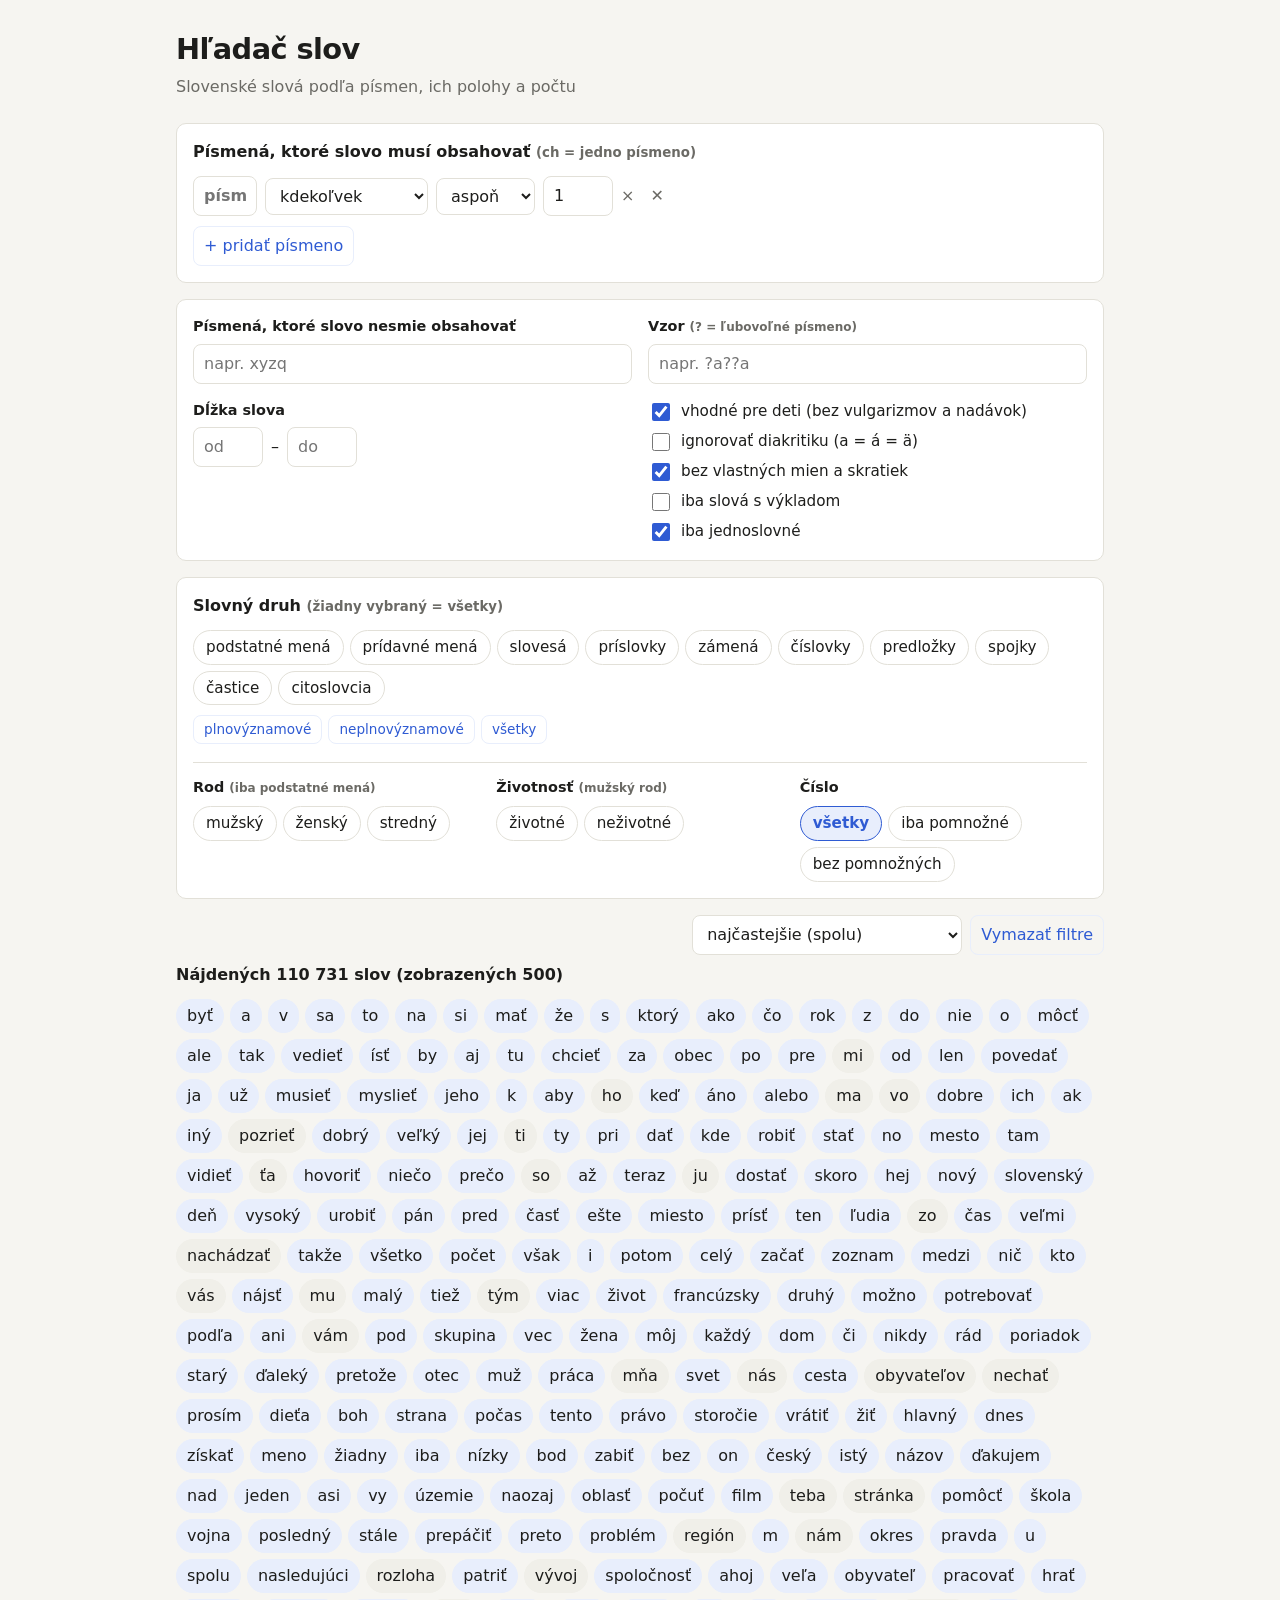
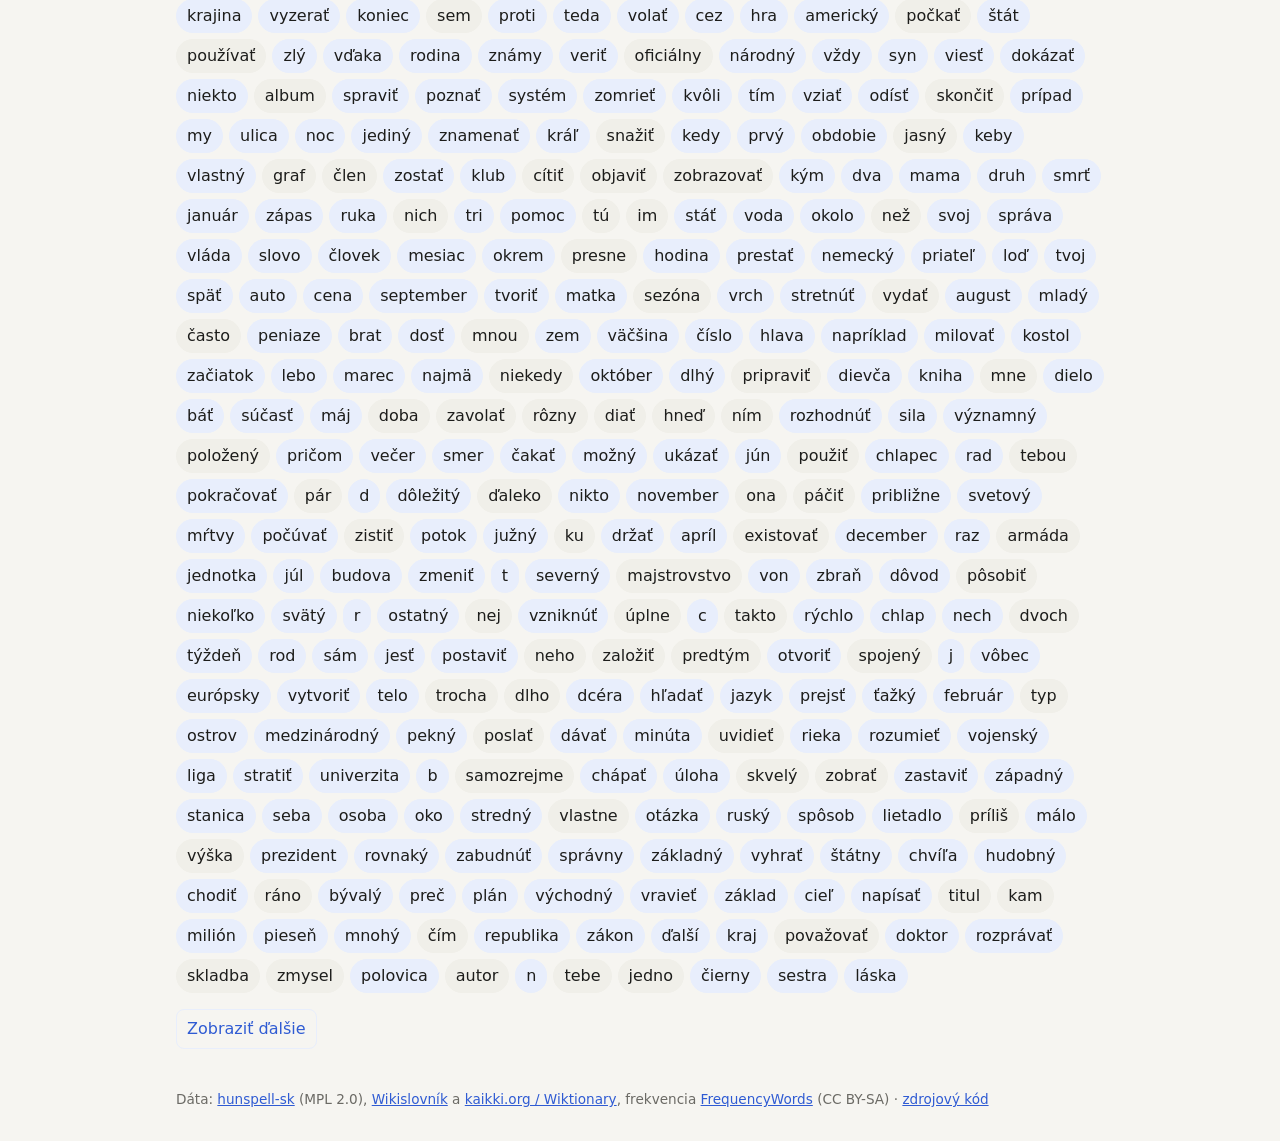
==== index.html @ c1619ff9 "Základné tvary a gramatika z MorfFlex SK, filtre slovného druhu, rodu a životnosti - slová v základn" ====
<!doctype html>
<html lang="sk">
<head>
  <meta charset="utf-8">
  <meta name="viewport" content="width=device-width, initial-scale=1">
  <title>Hľadač slov</title>
  <meta name="description" content="Vyhľadávanie slovenských slov podľa písmen, ich polohy a počtu výskytov.">
  <link rel="stylesheet" href="style.css">
</head>
<body>
  <header>
    <h1>Hľadač slov</h1>
    <p class="sub">Slovenské slová podľa písmen, ich polohy a počtu</p>
  </header>

  <main>
    <form id="filters" autocomplete="off">
      <section class="card">
        <h2>Písmená, ktoré slovo musí obsahovať <small>(ch = jedno písmeno)</small></h2>
        <div id="rules"></div>
        <button type="button" id="add-rule" class="ghost">+ pridať písmeno</button>
      </section>

      <section class="card grid2">
        <label>
          <span>Písmená, ktoré slovo nesmie obsahovať</span>
          <input id="exclude" placeholder="napr. xyzq">
        </label>
        <label>
          <span>Vzor <small>(? = ľubovoľné písmeno)</small></span>
          <input id="pattern" placeholder="napr. ?a??a">
        </label>
        <div class="len">
          <span>Dĺžka slova</span>
          <div class="row">
            <input id="len-min" type="number" min="1" placeholder="od">
            <span>–</span>
            <input id="len-max" type="number" min="1" placeholder="do">
          </div>
        </div>
        <div class="checks">
          <label class="check"><input type="checkbox" id="kids" checked> vhodné pre deti (bez vulgarizmov a nadávok)</label>
          <label class="check"><input type="checkbox" id="ignore-diacritics"> ignorovať diakritiku (a = á = ä)</label>
          <label class="check"><input type="checkbox" id="only-lower" checked> bez vlastných mien a skratiek</label>
          <label class="check"><input type="checkbox" id="only-defs"> iba slová s výkladom</label>
          <label class="check"><input type="checkbox" id="no-spaces" checked> iba jednoslovné</label>
        </div>
      </section>

      <section class="card">
        <h2>Slovný druh <small>(žiadny vybraný = všetky)</small></h2>
        <div class="chips" id="pos-chips">
          <label class="chip"><input type="checkbox" name="pos" value="noun"> podstatné mená</label>
          <label class="chip"><input type="checkbox" name="pos" value="adjective"> prídavné mená</label>
          <label class="chip"><input type="checkbox" name="pos" value="verb"> slovesá</label>
          <label class="chip"><input type="checkbox" name="pos" value="adverb"> príslovky</label>
          <label class="chip"><input type="checkbox" name="pos" value="pronoun"> zámená</label>
          <label class="chip"><input type="checkbox" name="pos" value="number"> číslovky</label>
          <label class="chip"><input type="checkbox" name="pos" value="preposition"> predložky</label>
          <label class="chip"><input type="checkbox" name="pos" value="conjunction"> spojky</label>
          <label class="chip"><input type="checkbox" name="pos" value="particle"> častice</label>
          <label class="chip"><input type="checkbox" name="pos" value="interjection"> citoslovcia</label>
        </div>
        <div class="chip-quick">
          <button type="button" class="ghost small" data-pos="noun,adjective,verb,adverb,number">plnovýznamové</button>
          <button type="button" class="ghost small" data-pos="pronoun,preposition,conjunction,particle,interjection">neplnovýznamové</button>
          <button type="button" class="ghost small" data-pos="">všetky</button>
        </div>

        <div class="grid2 sub-filters">
          <div>
            <h2>Rod <small>(iba podstatné mená)</small></h2>
            <div class="chips">
              <label class="chip"><input type="checkbox" name="rod" value="m"> mužský</label>
              <label class="chip"><input type="checkbox" name="rod" value="f"> ženský</label>
              <label class="chip"><input type="checkbox" name="rod" value="s"> stredný</label>
            </div>
          </div>
          <div>
            <h2>Životnosť <small>(mužský rod)</small></h2>
            <div class="chips">
              <label class="chip"><input type="checkbox" name="ziv" value="A"> životné</label>
              <label class="chip"><input type="checkbox" name="ziv" value="I"> neživotné</label>
            </div>
          </div>
          <div>
            <h2>Číslo</h2>
            <div class="chips">
              <label class="chip"><input type="radio" name="pomn" value="" checked> všetky</label>
              <label class="chip"><input type="radio" name="pomn" value="P"> iba pomnožné</label>
              <label class="chip"><input type="radio" name="pomn" value="-P"> bez pomnožných</label>
            </div>
          </div>
        </div>
      </section>

      <div class="actions">
        <select id="sort" aria-label="Zoradenie">
          <option value="freq">najčastejšie (spolu)</option>
          <option value="freq-sub">najčastejšie v hovorovej reči</option>
          <option value="freq-wiki">najčastejšie vo Wikipédii</option>
          <option value="alpha">abecedne</option>
          <option value="len">od najkratších</option>
          <option value="len-desc">od najdlhších</option>
        </select>
        <button type="button" id="clear-filters" class="ghost">Vymazať filtre</button>
      </div>
    </form>

    <section class="results">
      <div class="results-head">
        <strong id="count">Načítavam slovník…</strong>
      </div>
      <ul id="list"></ul>
      <button type="button" id="more" class="ghost" hidden>Zobraziť ďalšie</button>
    </section>
  </main>

  <dialog id="detail">
    <form method="dialog">
      <button class="close" aria-label="Zavrieť">×</button>
    </form>
    <h3 id="detail-word"></h3>
    <p id="detail-pos" class="muted"></p>
    <div id="detail-body"></div>
  </dialog>

  <template id="rule-tpl">
    <div class="rule">
      <input class="r-letter" maxlength="3" placeholder="písm." aria-label="Písmeno">
      <select class="r-where" aria-label="Poloha">
        <option value="any">kdekoľvek</option>
        <option value="start">na začiatku</option>
        <option value="end">na konci</option>
        <option value="middle">v strede</option>
        <option value="not-start">nie na začiatku</option>
        <option value="not-end">nie na konci</option>
        <option value="pos">na pozícii…</option>
      </select>
      <input class="r-pos" type="number" min="1" placeholder="č." aria-label="Pozícia" hidden>
      <select class="r-cmp" aria-label="Počet">
        <option value="min">aspoň</option>
        <option value="eq">presne</option>
        <option value="max">najviac</option>
      </select>
      <input class="r-count" type="number" min="1" value="1" aria-label="Koľkokrát">
      <span class="times">×</span>
      <button type="button" class="r-del" aria-label="Odstrániť">✕</button>
    </div>
  </template>

  <footer>
    Dáta: <a href="https://github.com/sk-spell/hunspell-sk">hunspell-sk</a> (MPL 2.0),
    <a href="https://sk.wiktionary.org">Wikislovník</a> a
    <a href="https://kaikki.org/dictionary/Slovak/">kaikki.org / Wiktionary</a>,
    frekvencia <a href="https://github.com/hermitdave/FrequencyWords">FrequencyWords</a> (CC BY-SA)
    · <a href="https://github.com/bernysk/pismenka_slovicka">zdrojový kód</a>
  </footer>

  <script src="app.js"></script>
</body>
</html>
---- style.css ----
:root {
  --bg: #f6f5f1;
  --card: #ffffff;
  --text: #1d1d1b;
  --muted: #6b6a65;
  --line: #e2e0d8;
  --accent: #2f5bd3;
  --accent-soft: #e8eefc;
  --chip: #f0efe9;
  --danger: #c0392b;
  --radius: 10px;
}
@media (prefers-color-scheme: dark) {
  :root {
    --bg: #161615;
    --card: #20201e;
    --text: #ecebe6;
    --muted: #9a9890;
    --line: #34332f;
    --accent: #7c9cff;
    --accent-soft: #263055;
    --chip: #2a2a27;
    --danger: #ff7b6b;
  }
}

* { box-sizing: border-box; }
body {
  margin: 0;
  background: var(--bg);
  color: var(--text);
  font: 16px/1.5 system-ui, -apple-system, "Segoe UI", Roboto, sans-serif;
}
header, main, footer { max-width: 960px; margin: 0 auto; padding: 0 16px; }
header { padding-top: 28px; padding-bottom: 8px; }
h1 { margin: 0; font-size: 1.8rem; letter-spacing: -0.02em; }
h2 { margin: 0 0 12px; font-size: 1rem; }
.sub, .muted, small { color: var(--muted); }
.sub { margin: 4px 0 0; }

.card {
  background: var(--card);
  border: 1px solid var(--line);
  border-radius: var(--radius);
  padding: 16px;
  margin: 16px 0;
}
.grid2 { display: grid; grid-template-columns: 1fr 1fr; gap: 16px; }
@media (max-width: 640px) { .grid2 { grid-template-columns: 1fr; } }
label > span, .len > span { display: block; font-weight: 600; font-size: .9rem; margin-bottom: 6px; }

input, select, button {
  font: inherit;
  color: inherit;
  background: var(--card);
  border: 1px solid var(--line);
  border-radius: 8px;
  padding: 7px 10px;
}
input:focus, select:focus, button:focus-visible { outline: 2px solid var(--accent); outline-offset: 1px; }
input[type="number"] { width: 70px; }
label > input:not([type="checkbox"]) { width: 100%; }
button { cursor: pointer; }
button.ghost { background: transparent; color: var(--accent); border-color: var(--accent-soft); }
button.ghost:hover { background: var(--accent-soft); }

.row { display: flex; gap: 8px; align-items: center; }
.checks { display: flex; flex-direction: column; gap: 6px; justify-content: center; }
.check { display: flex; gap: 8px; align-items: center; font-size: .95rem; }
.check input { width: 18px; height: 18px; accent-color: var(--accent); }

.rule { display: flex; flex-wrap: wrap; gap: 8px; align-items: center; margin-bottom: 10px; }
.r-letter { width: 64px; text-align: center; font-weight: 700; text-transform: lowercase; }
.r-pos { width: 64px; }
.r-count { width: 64px; }
.times { color: var(--muted); }
.r-del { border: none; background: transparent; color: var(--muted); padding: 4px 8px; }
.r-del:hover { color: var(--danger); }

.chips { display: flex; flex-wrap: wrap; gap: 6px; }
.chip {
  display: inline-flex; align-items: center; gap: 6px;
  padding: 5px 12px; border: 1px solid var(--line); border-radius: 999px;
  cursor: pointer; user-select: none; font-size: .95rem;
}
.chip input { position: absolute; opacity: 0; pointer-events: none; }
.chip:has(input:checked) { background: var(--accent-soft); border-color: var(--accent); color: var(--accent); font-weight: 600; }
.chip:has(input:focus-visible) { outline: 2px solid var(--accent); outline-offset: 1px; }
.chip-quick { display: flex; gap: 6px; margin-top: 10px; flex-wrap: wrap; }
button.small { padding: 3px 10px; font-size: .85rem; }
.sub-filters { margin-top: 18px; padding-top: 14px; border-top: 1px solid var(--line); grid-template-columns: repeat(3, 1fr); }
@media (max-width: 640px) { .sub-filters { grid-template-columns: 1fr; } }
.sub-filters h2 { font-size: .9rem; margin-bottom: 8px; }

.actions { display: flex; gap: 8px; justify-content: flex-end; }

.results-head { margin: 8px 0 12px; }
#list {
  list-style: none; margin: 0; padding: 0;
  display: flex; flex-wrap: wrap; gap: 6px;
}
#list li button {
  background: var(--chip);
  border: 1px solid transparent;
  padding: 4px 10px;
  border-radius: 999px;
}
#list li button:hover { border-color: var(--accent); }
#list li button.has-def { background: var(--accent-soft); }
#more { margin: 16px 0; }

dialog {
  border: 1px solid var(--line);
  border-radius: var(--radius);
  background: var(--card);
  color: var(--text);
  max-width: min(560px, calc(100vw - 32px));
  width: 100%;
  padding: 20px;
}
dialog::backdrop { background: rgb(0 0 0 / .4); }
dialog h3 { margin: 0; font-size: 1.5rem; }
dialog h4 { margin: 16px 0 4px; font-size: .85rem; text-transform: uppercase; letter-spacing: .05em; color: var(--muted); }
dialog ol { margin: 0; padding-left: 22px; }
.close { float: right; border: none; background: transparent; font-size: 1.4rem; line-height: 1; padding: 0 4px; }

footer { color: var(--muted); font-size: .85rem; padding-top: 24px; padding-bottom: 32px; }
footer a, dialog a { color: var(--accent); }
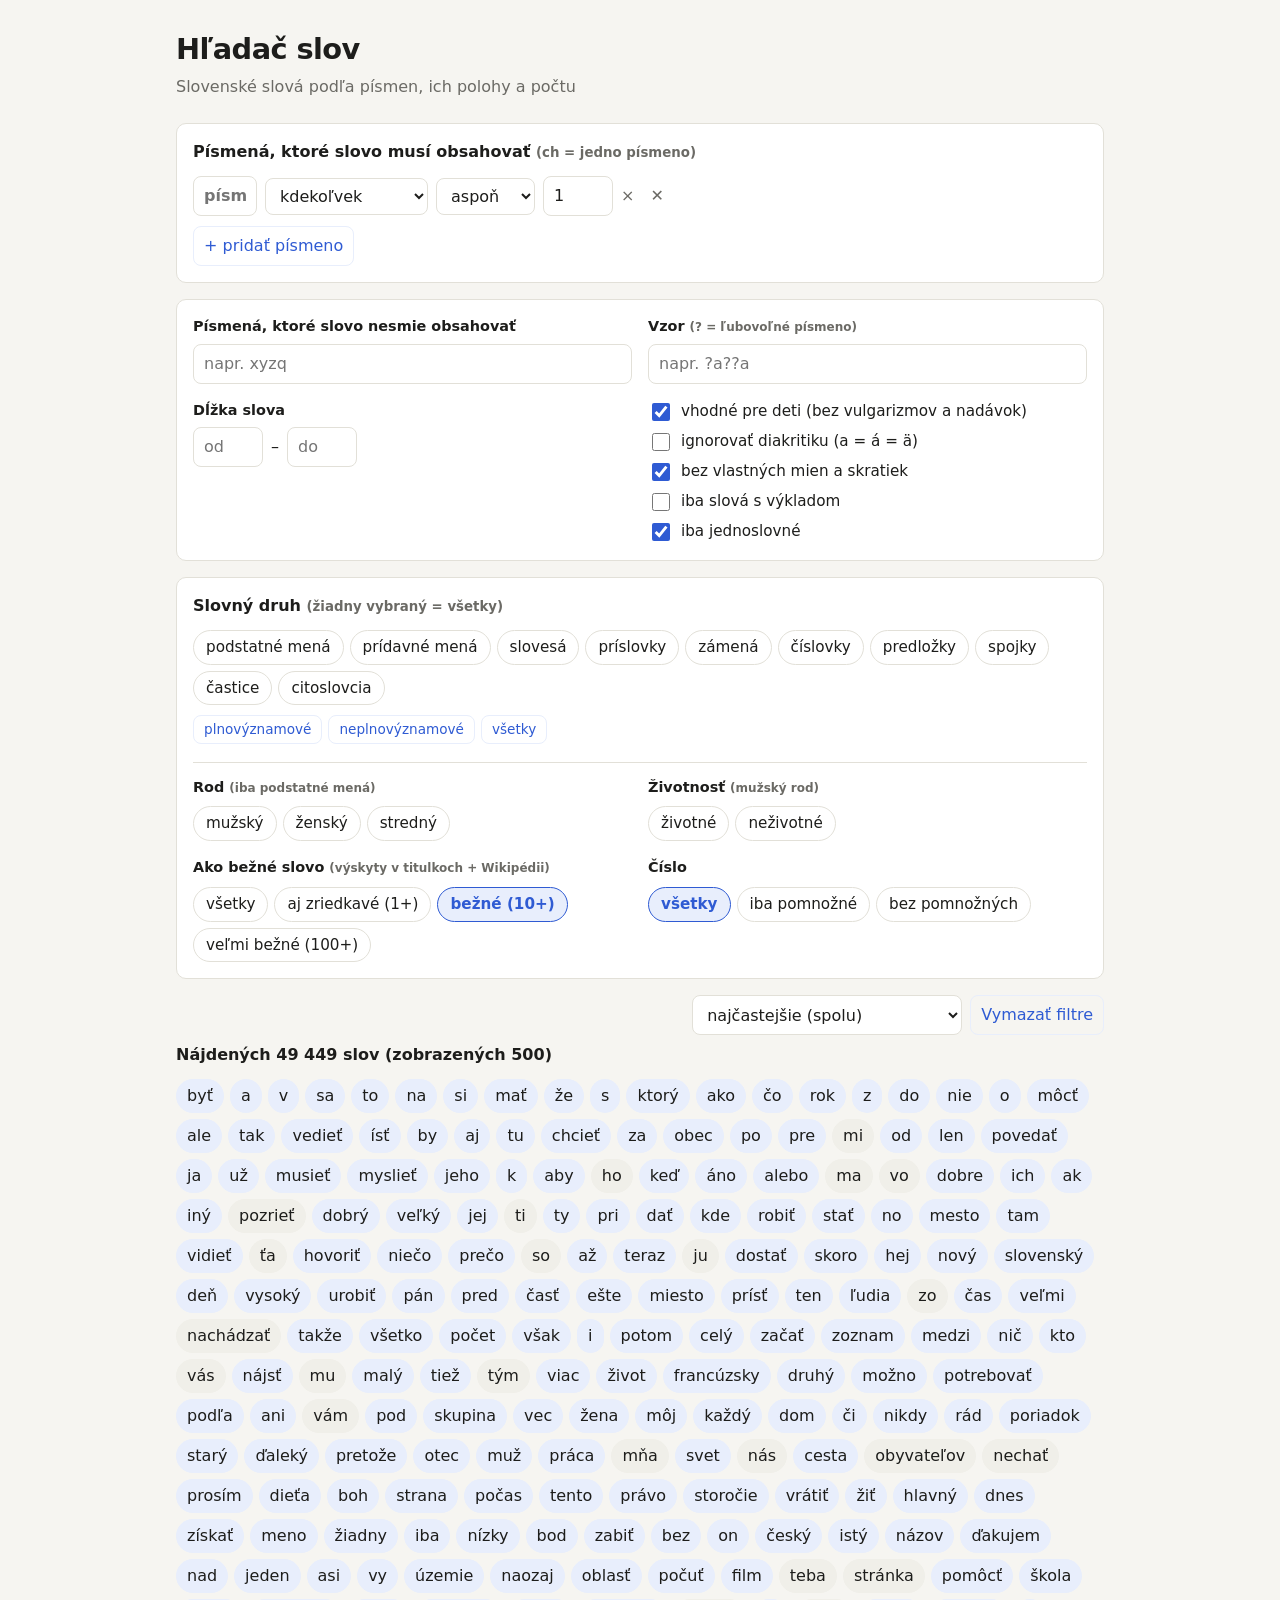
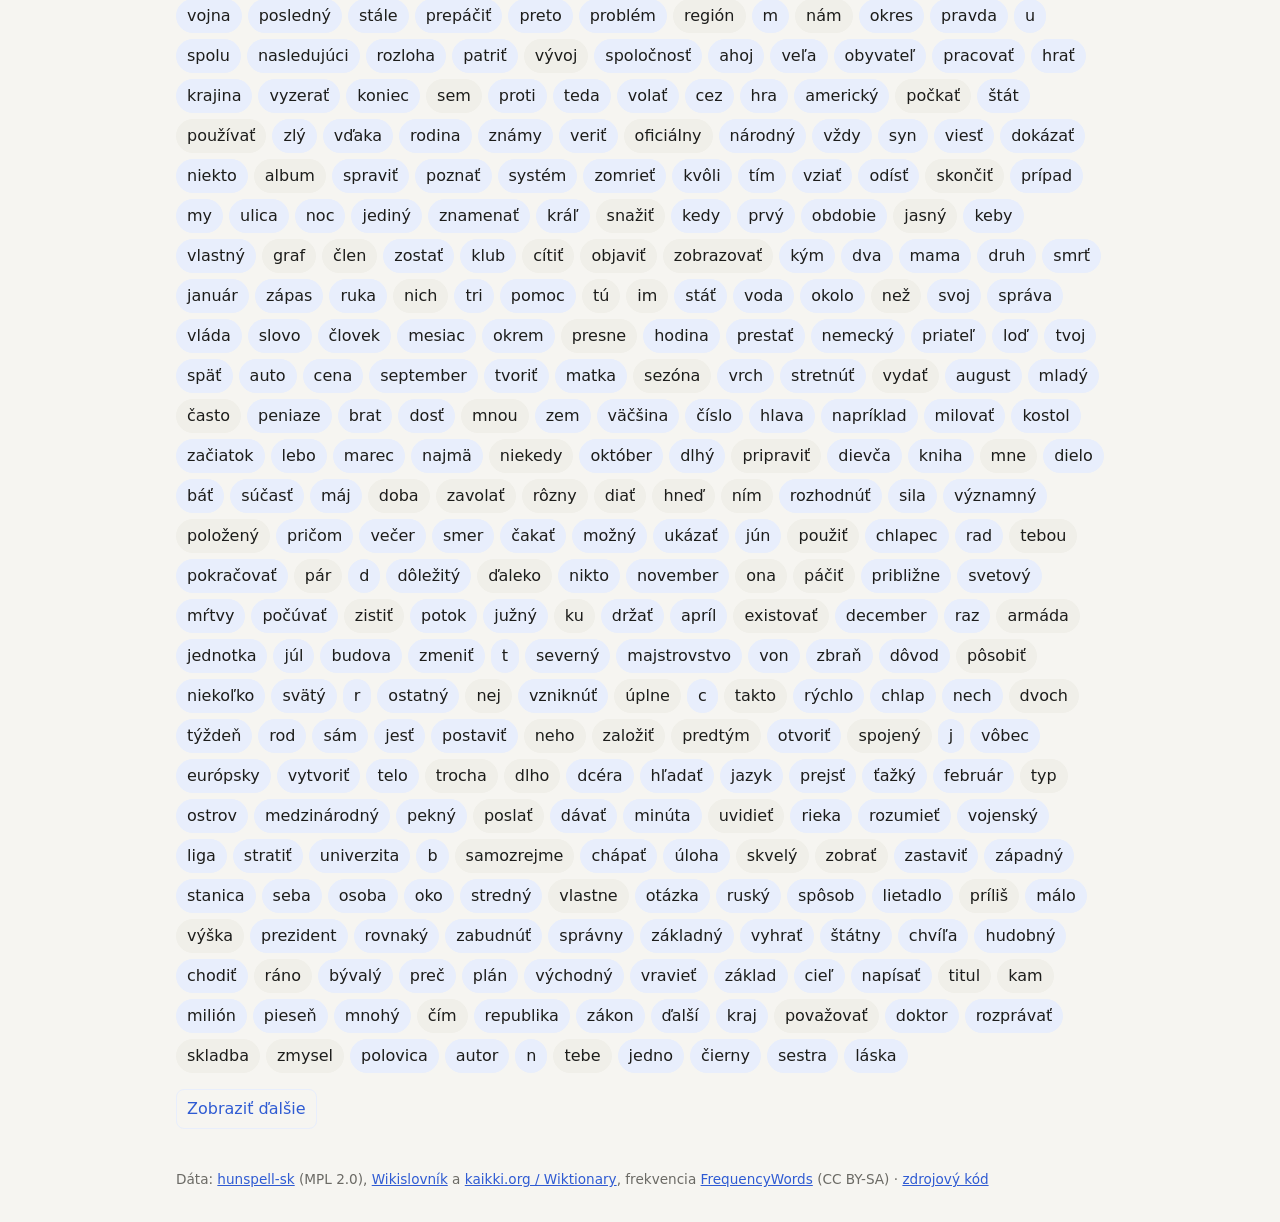
==== commit 49a73b52: "Filter „ako bežné slovo“ podľa počtu výskytov Všetky / aj zriedkavé (1+) / bežné (10+, predvolené) /" ====
--- a/index.html
+++ b/index.html
@@ -84,6 +84,15 @@
             </div>
           </div>
           <div>
+            <h2>Ako bežné slovo <small>(výskyty v titulkoch + Wikipédii)</small></h2>
+            <div class="chips">
+              <label class="chip"><input type="radio" name="minfreq" value="0"> všetky</label>
+              <label class="chip"><input type="radio" name="minfreq" value="1"> aj zriedkavé (1+)</label>
+              <label class="chip"><input type="radio" name="minfreq" value="10" checked> bežné (10+)</label>
+              <label class="chip"><input type="radio" name="minfreq" value="100"> veľmi bežné (100+)</label>
+            </div>
+          </div>
+          <div>
             <h2>Číslo</h2>
             <div class="chips">
               <label class="chip"><input type="radio" name="pomn" value="" checked> všetky</label>
--- a/style.css
+++ b/style.css
@@ -83,12 +83,13 @@
   padding: 5px 12px; border: 1px solid var(--line); border-radius: 999px;
   cursor: pointer; user-select: none; font-size: .95rem;
 }
-.chip input { position: absolute; opacity: 0; pointer-events: none; }
+.chip { position: relative; }
+.chip input { position: absolute; inset: 0; width: 1px; height: 1px; opacity: 0; pointer-events: none; }
 .chip:has(input:checked) { background: var(--accent-soft); border-color: var(--accent); color: var(--accent); font-weight: 600; }
 .chip:has(input:focus-visible) { outline: 2px solid var(--accent); outline-offset: 1px; }
 .chip-quick { display: flex; gap: 6px; margin-top: 10px; flex-wrap: wrap; }
 button.small { padding: 3px 10px; font-size: .85rem; }
-.sub-filters { margin-top: 18px; padding-top: 14px; border-top: 1px solid var(--line); grid-template-columns: repeat(3, 1fr); }
+.sub-filters { margin-top: 18px; padding-top: 14px; border-top: 1px solid var(--line); grid-template-columns: repeat(2, 1fr); }
 @media (max-width: 640px) { .sub-filters { grid-template-columns: 1fr; } }
 .sub-filters h2 { font-size: .9rem; margin-bottom: 8px; }
 
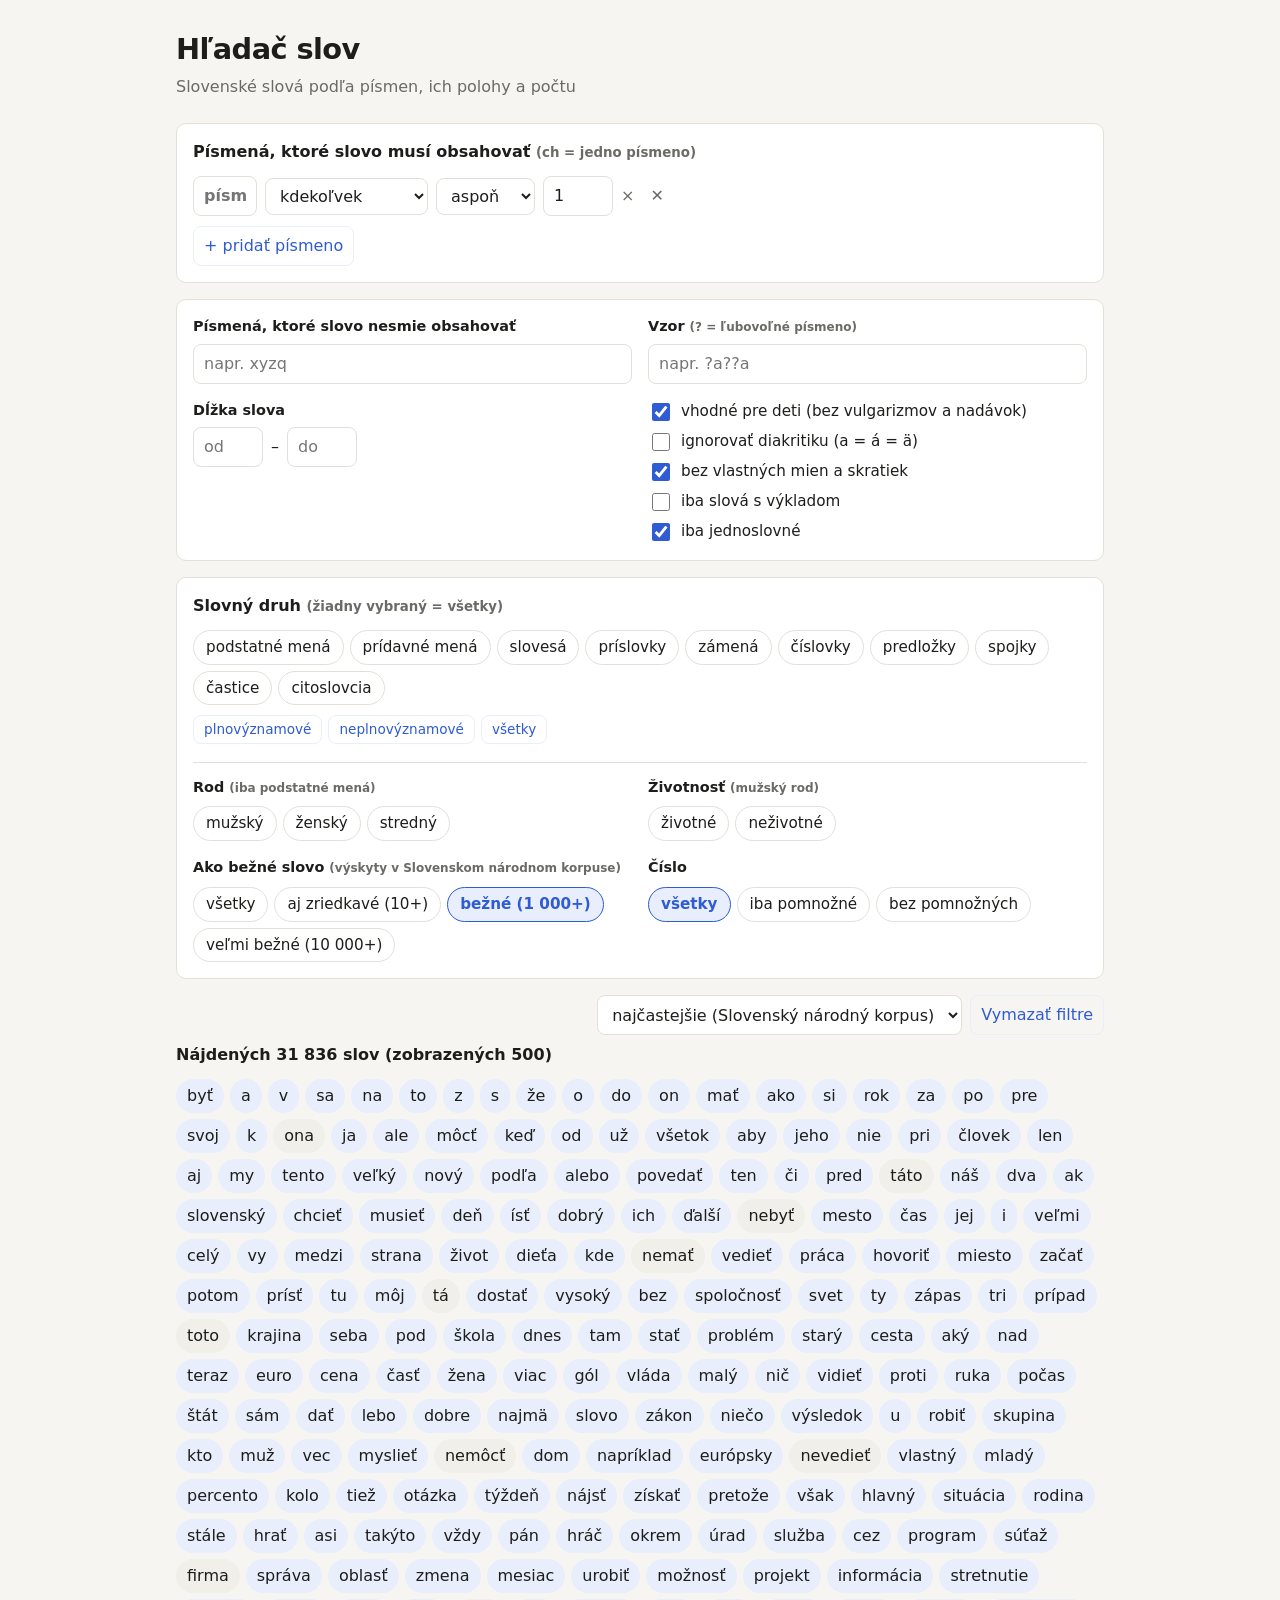
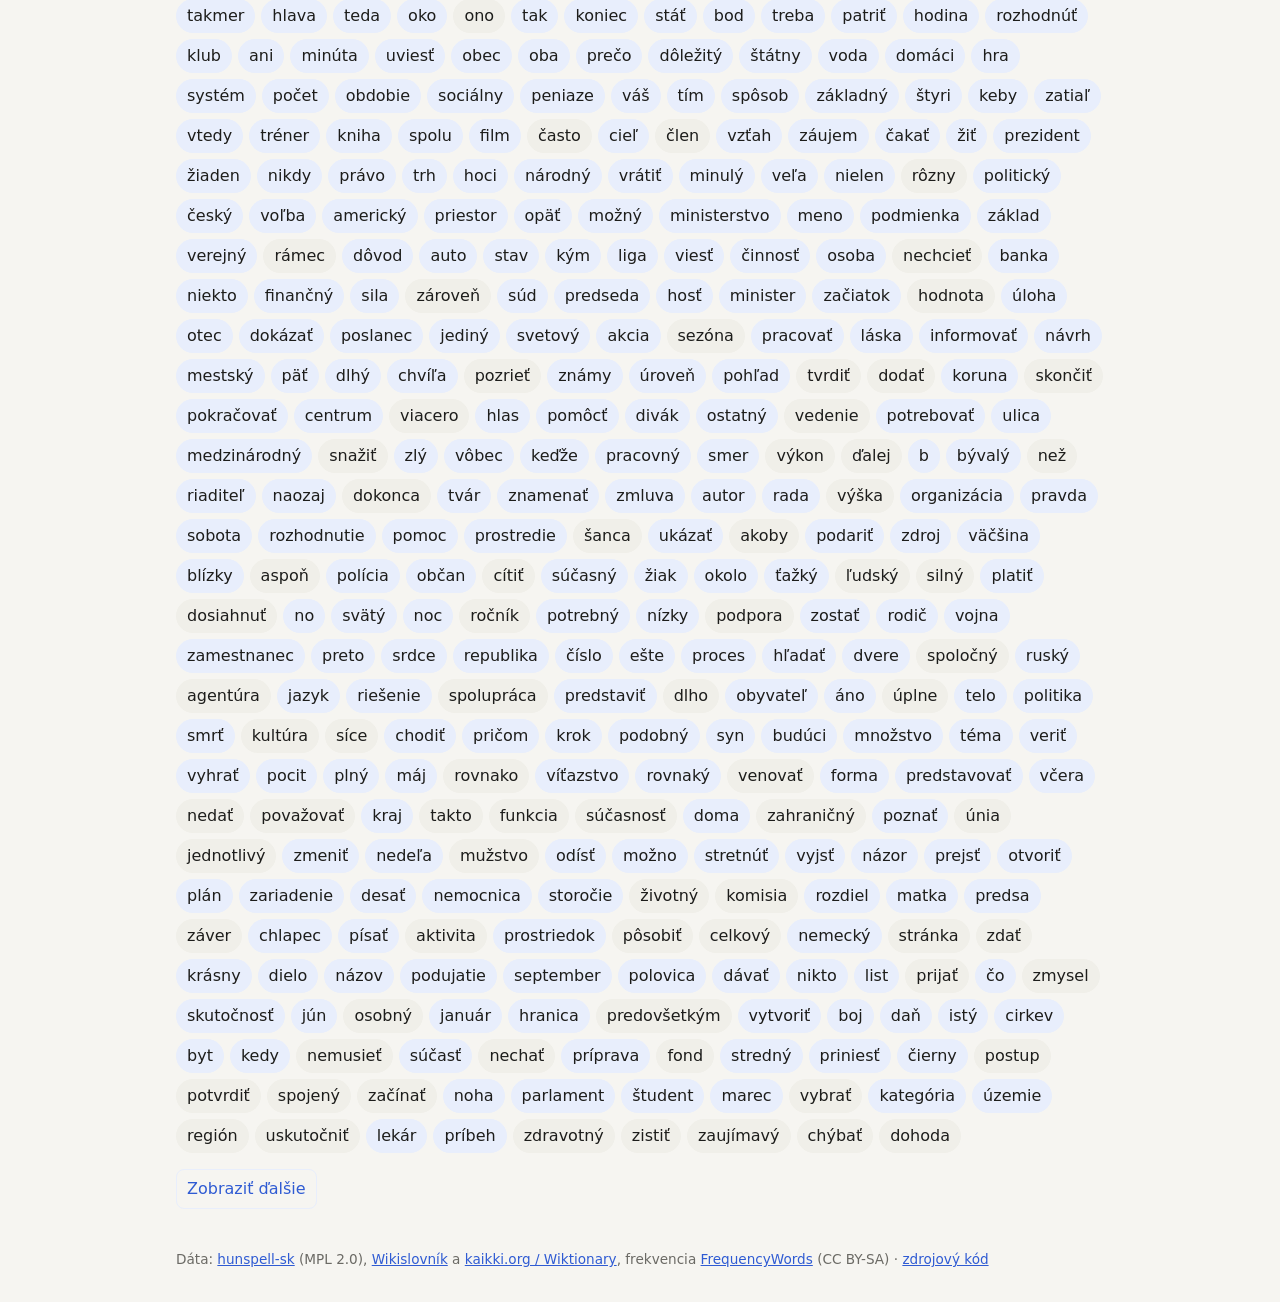
==== commit d7ad59cc: "Dáta Slovenského národného korpusu: frekvencia, morfológia, WordNet - hlavná frekvencia z frekvenčný" ====
--- a/index.html
+++ b/index.html
@@ -84,12 +84,12 @@
             </div>
           </div>
           <div>
-            <h2>Ako bežné slovo <small>(výskyty v titulkoch + Wikipédii)</small></h2>
+            <h2>Ako bežné slovo <small>(výskyty v Slovenskom národnom korpuse)</small></h2>
             <div class="chips">
               <label class="chip"><input type="radio" name="minfreq" value="0"> všetky</label>
-              <label class="chip"><input type="radio" name="minfreq" value="1"> aj zriedkavé (1+)</label>
-              <label class="chip"><input type="radio" name="minfreq" value="10" checked> bežné (10+)</label>
-              <label class="chip"><input type="radio" name="minfreq" value="100"> veľmi bežné (100+)</label>
+              <label class="chip"><input type="radio" name="minfreq" value="10"> aj zriedkavé (10+)</label>
+              <label class="chip"><input type="radio" name="minfreq" value="1000" checked> bežné (1 000+)</label>
+              <label class="chip"><input type="radio" name="minfreq" value="10000"> veľmi bežné (10 000+)</label>
             </div>
           </div>
           <div>
@@ -105,7 +105,7 @@
 
       <div class="actions">
         <select id="sort" aria-label="Zoradenie">
-          <option value="freq">najčastejšie (spolu)</option>
+          <option value="freq">najčastejšie (Slovenský národný korpus)</option>
           <option value="freq-sub">najčastejšie v hovorovej reči</option>
           <option value="freq-wiki">najčastejšie vo Wikipédii</option>
           <option value="alpha">abecedne</option>
--- a/style.css
+++ b/style.css
@@ -123,6 +123,14 @@
 dialog h3 { margin: 0; font-size: 1.5rem; }
 dialog h4 { margin: 16px 0 4px; font-size: .85rem; text-transform: uppercase; letter-spacing: .05em; color: var(--muted); }
 dialog ol { margin: 0; padding-left: 22px; }
+.relations { margin: 0; }
+.relations dt { font-weight: 600; font-size: .9rem; margin-top: 8px; }
+.relations dd { margin: 2px 0 0 0; padding-left: 12px; border-left: 2px solid var(--line); }
+.rel-word.link {
+  border: none; background: none; padding: 0; color: var(--accent); cursor: pointer; font: inherit;
+  text-decoration: underline; text-decoration-color: var(--accent-soft); text-underline-offset: 2px;
+}
+.rel-word.link:hover { text-decoration-color: var(--accent); }
 .close { float: right; border: none; background: transparent; font-size: 1.4rem; line-height: 1; padding: 0 4px; }
 
 footer { color: var(--muted); font-size: .85rem; padding-top: 24px; padding-bottom: 32px; }
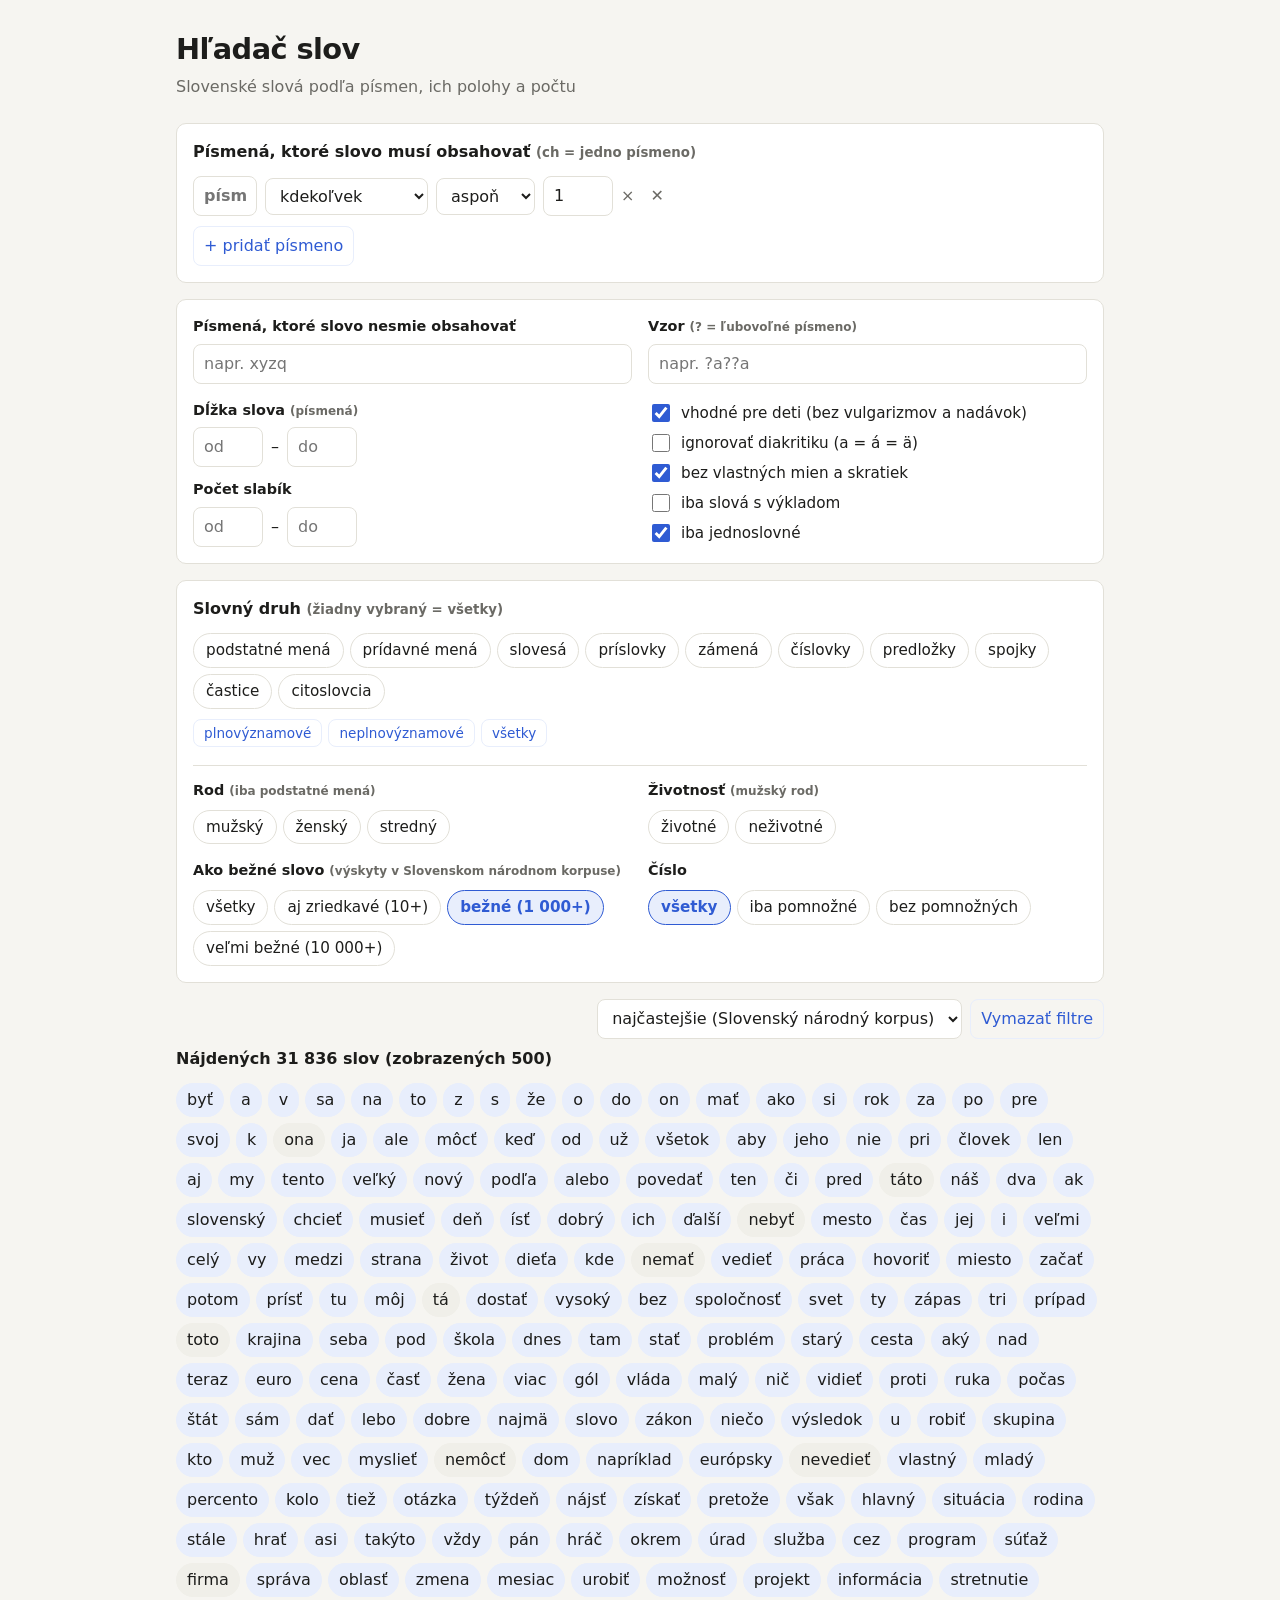
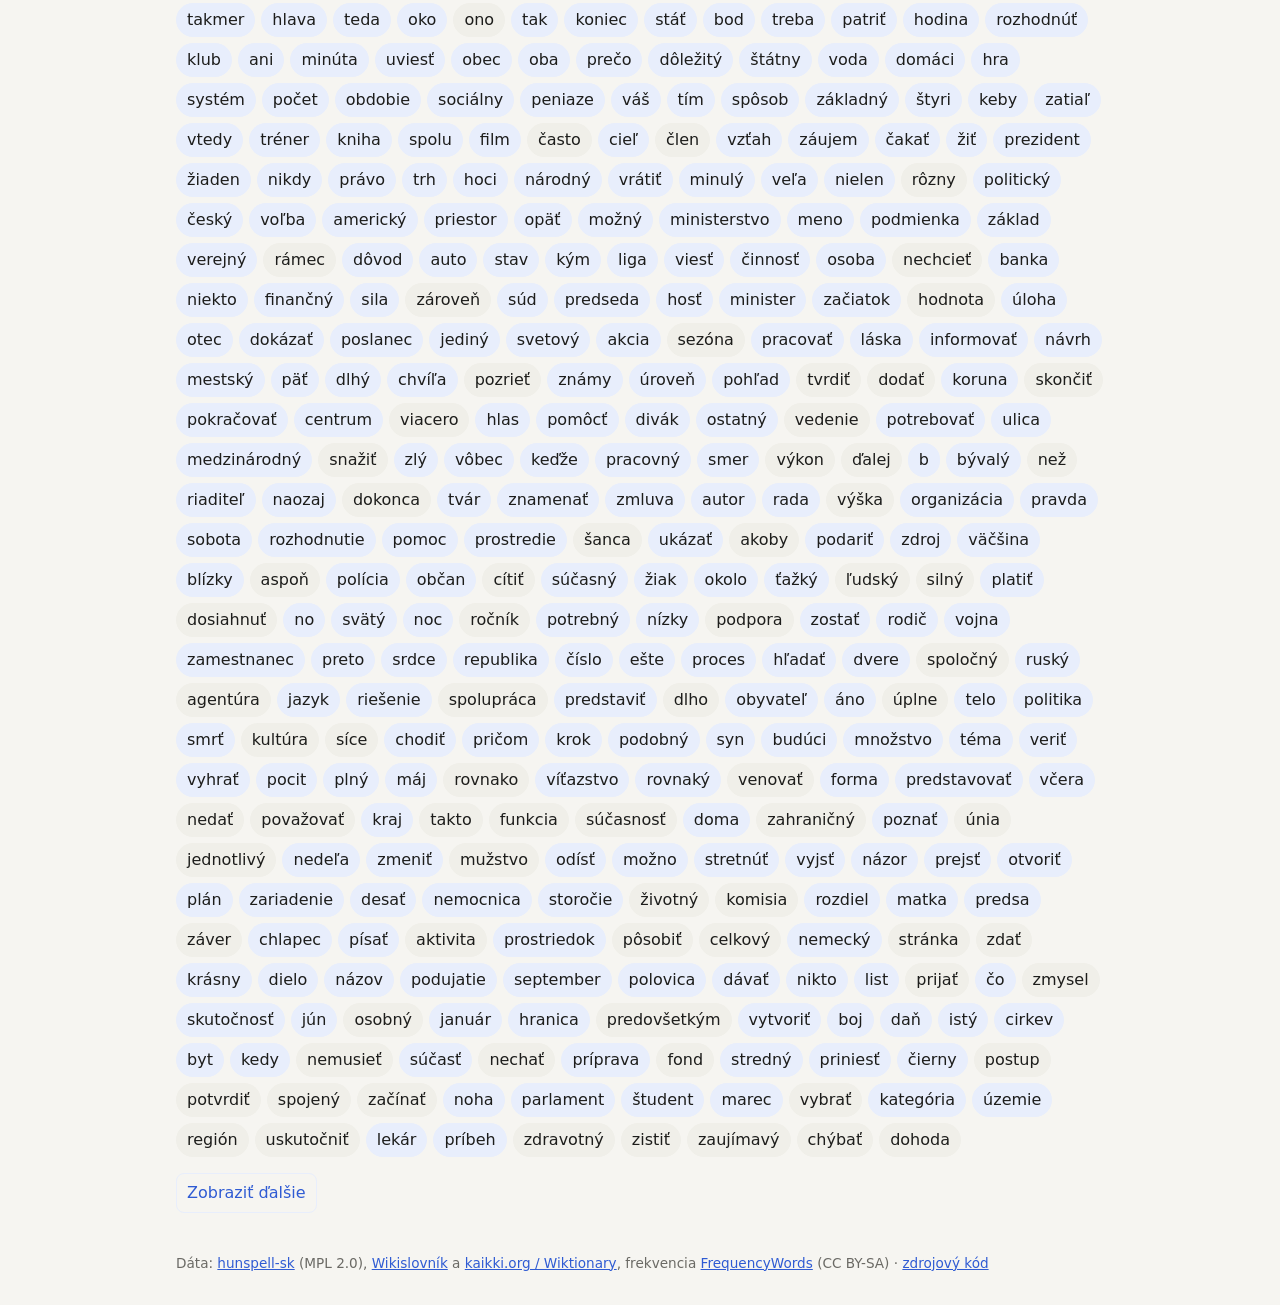
==== commit 7eb3f23e: "Počet slabík, rýchlejšie načítanie, skript na zostavenie, licencia - počet slabík (skripty/slabiky.p" ====
--- a/index.html
+++ b/index.html
@@ -31,11 +31,17 @@
           <input id="pattern" placeholder="napr. ?a??a">
         </label>
         <div class="len">
-          <span>Dĺžka slova</span>
+          <span>Dĺžka slova <small>(písmená)</small></span>
           <div class="row">
-            <input id="len-min" type="number" min="1" placeholder="od">
+            <input id="len-min" type="number" min="1" placeholder="od" aria-label="Dĺžka od">
             <span>–</span>
-            <input id="len-max" type="number" min="1" placeholder="do">
+            <input id="len-max" type="number" min="1" placeholder="do" aria-label="Dĺžka do">
+          </div>
+          <span class="syl-label">Počet slabík</span>
+          <div class="row">
+            <input id="syl-min" type="number" min="1" placeholder="od" aria-label="Slabiky od">
+            <span>–</span>
+            <input id="syl-max" type="number" min="1" placeholder="do" aria-label="Slabiky do">
           </div>
         </div>
         <div class="checks">
@@ -106,7 +112,8 @@
       <div class="actions">
         <select id="sort" aria-label="Zoradenie">
           <option value="freq">najčastejšie (Slovenský národný korpus)</option>
-          <option value="freq-sub">najčastejšie v hovorovej reči</option>
+          <option value="freq-books">najčastejšie v knihách</option>
+          <option value="freq-sub">najčastejšie v hovorenej reči</option>
           <option value="freq-wiki">najčastejšie vo Wikipédii</option>
           <option value="alpha">abecedne</option>
           <option value="len">od najkratších</option>
--- a/style.css
+++ b/style.css
@@ -65,6 +65,7 @@
 button.ghost:hover { background: var(--accent-soft); }
 
 .row { display: flex; gap: 8px; align-items: center; }
+.len .syl-label { margin-top: 12px; }
 .checks { display: flex; flex-direction: column; gap: 6px; justify-content: center; }
 .check { display: flex; gap: 8px; align-items: center; font-size: .95rem; }
 .check input { width: 18px; height: 18px; accent-color: var(--accent); }
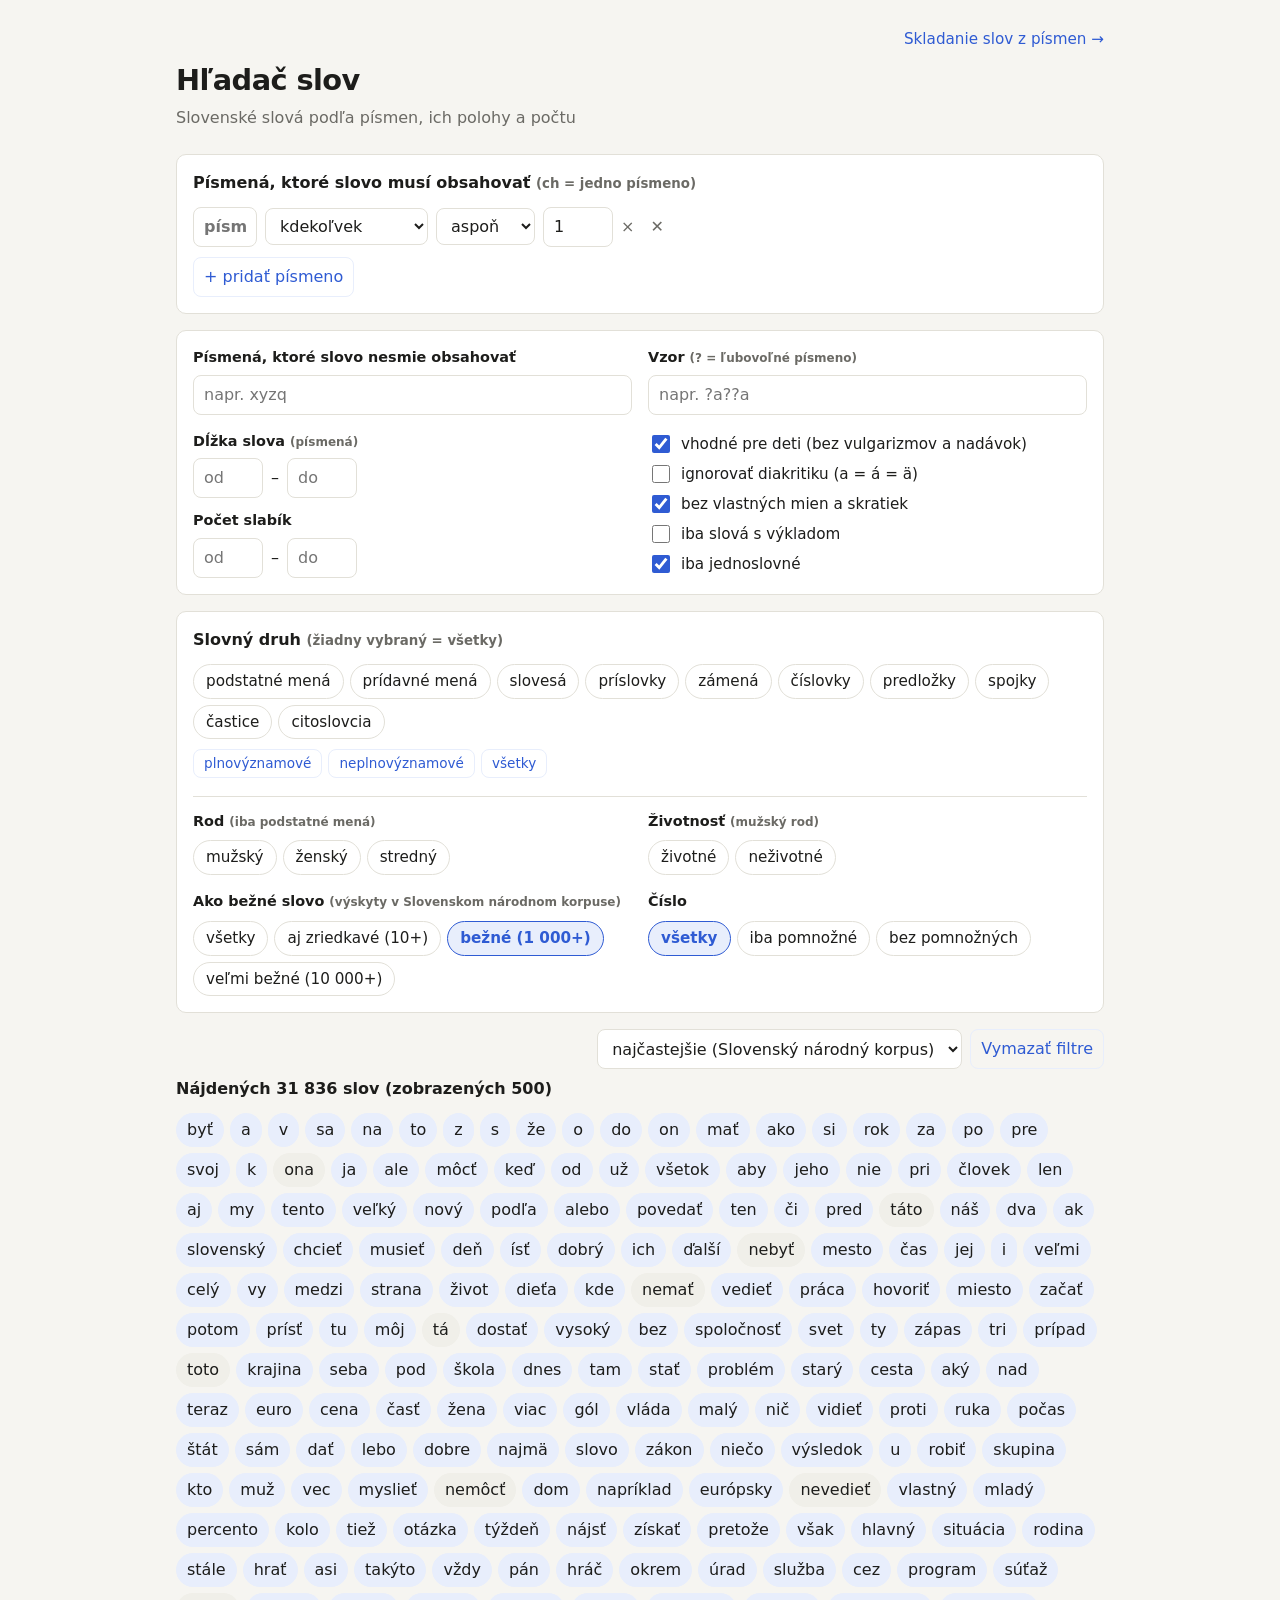
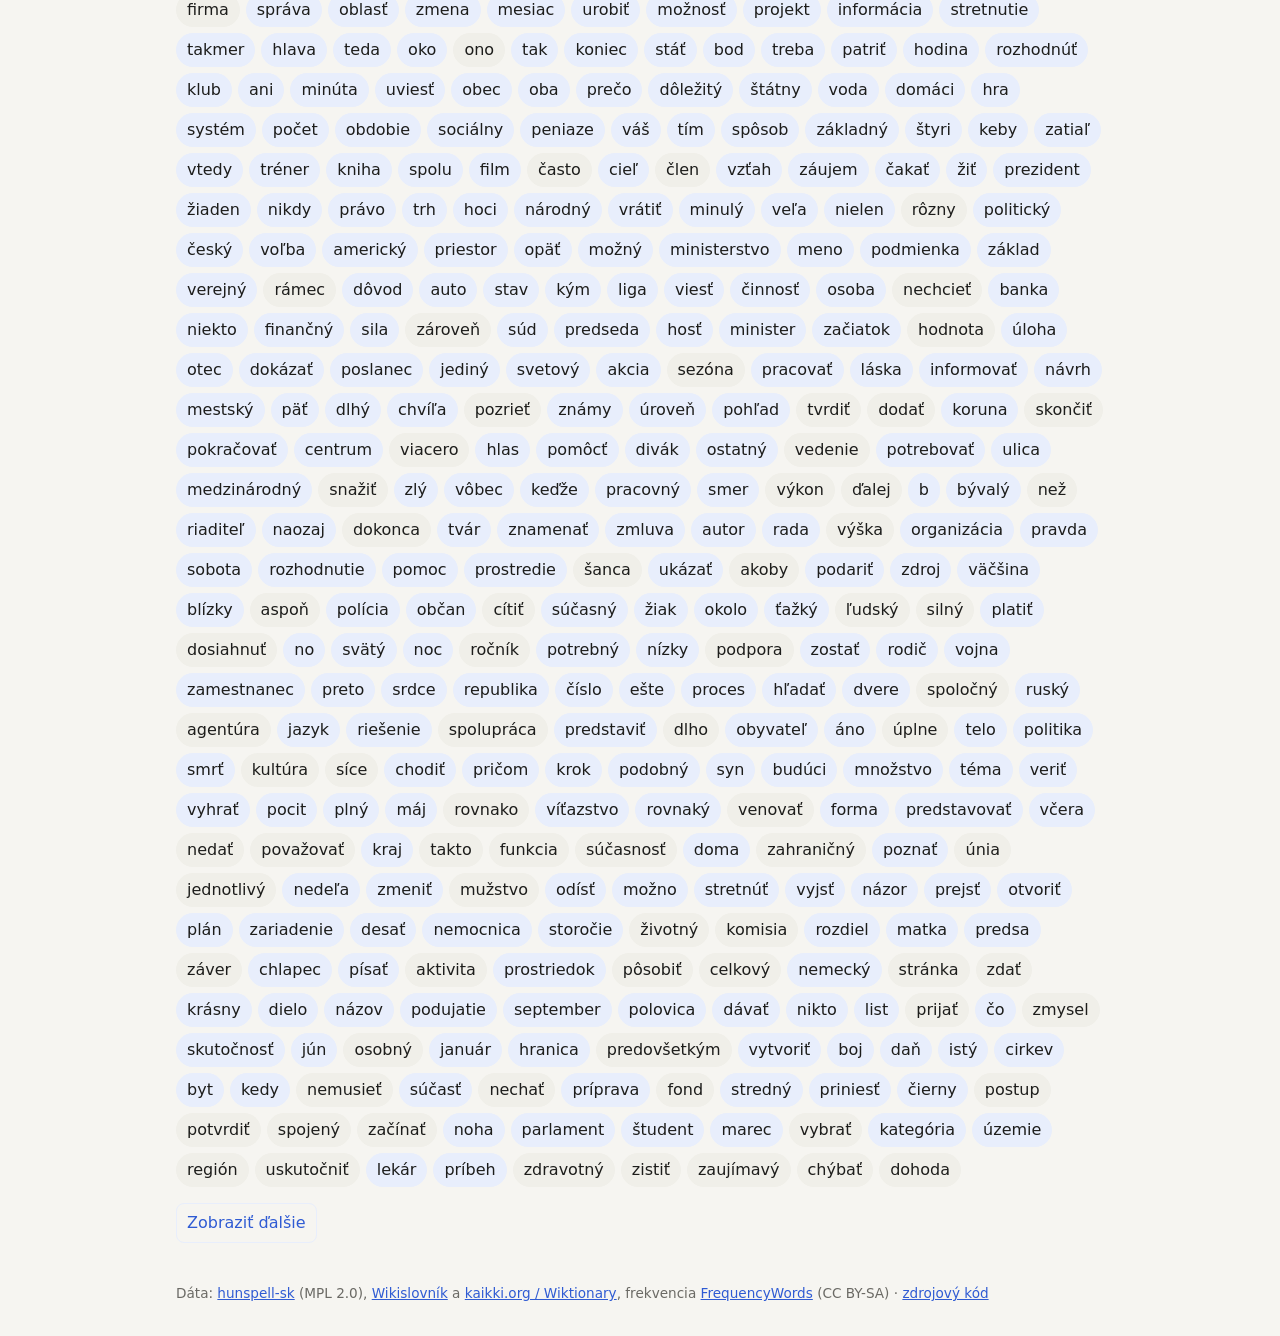
==== commit e5422c87: "Podstránka Skladanie slov z písmen (skladanie/) Zadáš dostupné písmená a dĺžku slova, vypíše všetky " ====
--- a/index.html
+++ b/index.html
@@ -3,12 +3,17 @@
 <head>
   <meta charset="utf-8">
   <meta name="viewport" content="width=device-width, initial-scale=1">
+  <!-- Ochrana do hĺbky: povolené sú len vlastné skripty, štýly a dáta z tej istej domény (bez vložených skriptov). -->
+  <meta http-equiv="Content-Security-Policy"
+        content="default-src 'self'; script-src 'self'; style-src 'self'; img-src 'self' data:; connect-src 'self'; object-src 'none'; base-uri 'none'; form-action 'none'">
+  <meta name="referrer" content="strict-origin-when-cross-origin">
   <title>Hľadač slov</title>
   <meta name="description" content="Vyhľadávanie slovenských slov podľa písmen, ich polohy a počtu výskytov.">
-  <link rel="stylesheet" href="style.css">
+  <link rel="stylesheet" href="style.css?v=20261018">
 </head>
 <body>
   <header>
+    <nav class="top-nav"><a href="skladanie/">Skladanie slov z písmen →</a></nav>
     <h1>Hľadač slov</h1>
     <p class="sub">Slovenské slová podľa písmen, ich polohy a počtu</p>
   </header>
@@ -173,6 +178,6 @@
     · <a href="https://github.com/bernysk/pismenka_slovicka">zdrojový kód</a>
   </footer>
 
-  <script src="app.js"></script>
+  <script src="app.js?v=20261018"></script>
 </body>
 </html>
--- a/style.css
+++ b/style.css
@@ -132,7 +132,35 @@
   text-decoration: underline; text-decoration-color: var(--accent-soft); text-underline-offset: 2px;
 }
 .rel-word.link:hover { text-decoration-color: var(--accent); }
+.rel-label { color: var(--muted); font-size: .8em; font-style: italic; }
+.rel-wrong .rel-word { text-decoration: line-through; text-decoration-color: var(--muted); }
 .close { float: right; border: none; background: transparent; font-size: 1.4rem; line-height: 1; padding: 0 4px; }
 
 footer { color: var(--muted); font-size: .85rem; padding-top: 24px; padding-bottom: 32px; }
 footer a, dialog a { color: var(--accent); }
+
+/* tabuľka tvarov v detaile slova (renderForms v app.js) */
+.forms-sub { margin: 10px 0 4px; font-weight: 600; font-size: .9rem; }
+.forms-line { margin: 4px 0; }
+.forms-note { font-size: .8rem; margin: 6px 0 0; }
+.forms-wrap { overflow-x: auto; }  /* poistka pre veľmi dlhé tvary; bežne sa tabuľka zmestí */
+table.forms { border-collapse: collapse; width: 100%; font-size: .95rem; }
+table.forms th, table.forms td { border: 1px solid var(--line); padding: 4px 8px; text-align: left; vertical-align: top; }
+table.forms td { overflow-wrap: anywhere; hyphens: auto; }
+table.forms thead th { background: var(--chip); font-size: .8rem; font-weight: 600; color: var(--muted); }
+table.forms tbody th { font-weight: 600; white-space: nowrap; width: 1%; }
+table.forms td.muted { text-align: center; }
+table.forms.adj td, table.forms.compare td, table.forms.past td, table.forms.imp td { text-align: center; }
+.case-short { display: none; }
+.case-q { display: block; font-weight: 400; color: var(--muted); font-size: .75rem; }
+@media (max-width: 520px) {
+  table.forms { font-size: .85rem; }
+  table.forms th, table.forms td { padding: 3px 5px; }
+  table.forms.adj .case-long, table.forms.adj .case-q { display: none; }
+  table.forms.adj .case-short { display: inline; }
+}
+
+/* navigácia medzi stránkami (Hľadač slov ↔ Skladanie slov) */
+.top-nav { margin-bottom: 8px; font-size: .95rem; text-align: right; }
+.top-nav a { color: var(--accent); text-decoration: none; }
+.top-nav a:hover { text-decoration: underline; }
